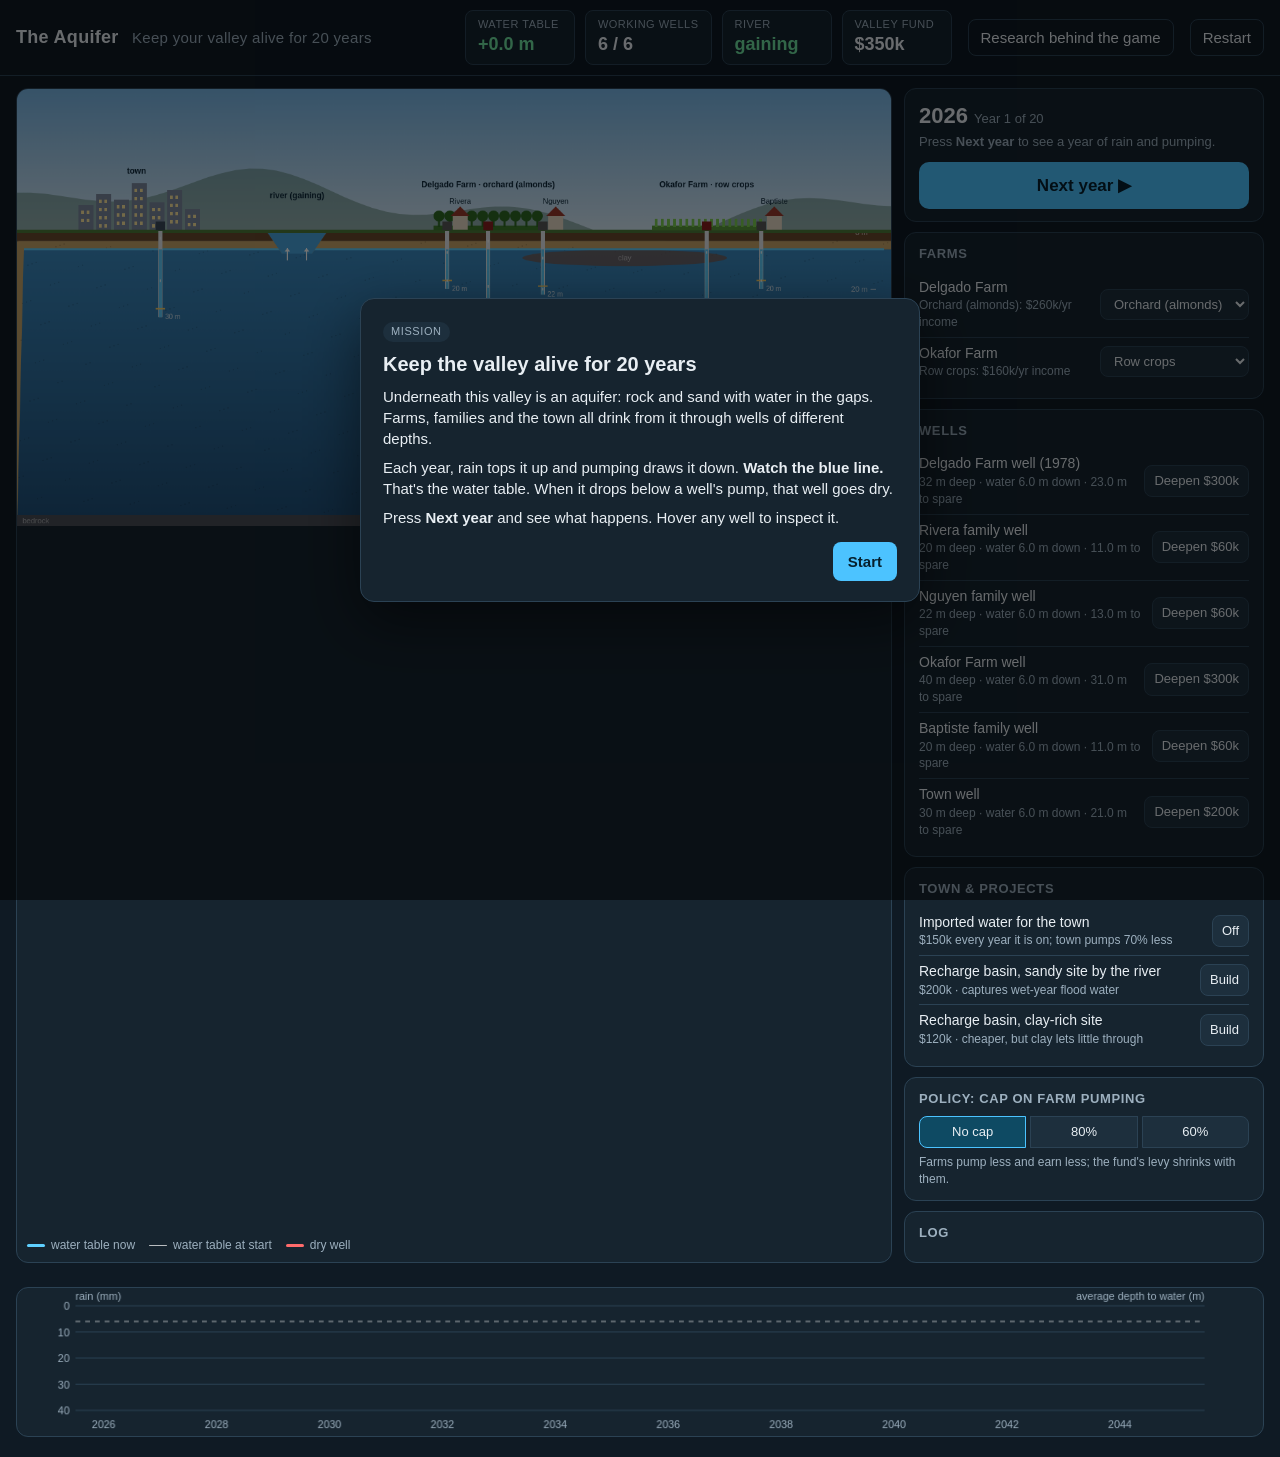
==== aquifer/index.html @ 33dba56f "Publish games 2026-10-09" ====
<!doctype html>
<html lang="en">
<head>
<meta charset="utf-8">
<meta name="viewport" content="width=device-width, initial-scale=1">
<title>The Aquifer — keep your valley alive for 20 years</title>
<meta name="description" content="A groundwater simulation game built on UCSB Bren School research. Watch the water table move, see which wells fail first, and find a way to keep a valley alive for 20 years.">
<link rel="stylesheet" href="style.css">
</head>
<body>
<header>
  <h1>The Aquifer <small>Keep your valley alive for 20 years</small></h1>
  <div class="stats">
    <div class="stat"><div class="k">Water table</div><div class="v" id="s-wt">0.0 m</div></div>
    <div class="stat"><div class="k">Working wells</div><div class="v" id="s-wells">6 / 6</div></div>
    <div class="stat"><div class="k">River</div><div class="v" id="s-river">gaining</div></div>
    <div class="stat"><div class="k">Valley fund</div><div class="v" id="s-budget">$350k</div></div>
  </div>
  <button class="ghost" id="btn-research">Research behind the game</button>
  <button class="ghost" id="btn-restart">Restart</button>
</header>

<main>
  <div id="stage">
    <canvas id="valley" width="1280" height="640"></canvas>
    <div id="tip"></div>
    <div id="legend"><span class="wt">water table now</span><span class="wt0">water table at start</span><span class="dry">dry well</span></div>
  </div>

  <aside>
    <div class="card">
      <div class="year"><span id="yr">2026</span><small id="yr-of">Year 1 of 20</small></div>
      <div id="rain">Press <b>Next year</b> to see a year of rain and pumping.</div>
      <button id="next">Next year ▶</button>
    </div>

    <div class="card">
      <h2>Farms</h2>
      <div id="farm-rows"></div>
    </div>

    <div class="card">
      <h2>Wells</h2>
      <div id="well-rows"></div>
    </div>

    <div class="card">
      <h2>Town &amp; projects</h2>
      <div class="row"><div class="n">Imported water for the town<small>$150k every year it is on; town pumps 70% less</small></div><button class="act" id="btn-import">Off</button></div>
      <div class="row"><div class="n">Recharge basin, sandy site by the river<small>$200k · captures wet-year flood water</small></div><button class="act" id="btn-basin-sand">Build</button></div>
      <div class="row"><div class="n">Recharge basin, clay-rich site<small>$120k · cheaper, but clay lets little through</small></div><button class="act" id="btn-basin-clay">Build</button></div>
    </div>

    <div class="card">
      <h2>Policy: cap on farm pumping</h2>
      <div class="seg" id="cap">
        <button data-cap="1" class="on">No cap</button><button data-cap="0.8">80%</button><button data-cap="0.6">60%</button>
      </div>
      <div class="note" style="color:var(--muted);font-size:12px;margin-top:6px">Farms pump less and earn less; the fund's levy shrinks with them.</div>
    </div>

    <div class="card">
      <h2>Log</h2>
      <div id="log"></div>
    </div>
  </aside>
</main>

<div id="chartwrap"><canvas id="chart" width="1280" height="150"></canvas></div>

<div class="modal" id="event"><div class="dialog" id="event-body"></div></div>

<div class="modal" id="research"><div class="dialog">
  <h3>Research behind the game</h3>
  <p>This game is a simplified scenario, not a measured model of any real basin. The <b>relationships</b> below come from published research led at UC Santa Barbara's Bren School; the <b>numbers</b> in the game (well depths, pumping rates, costs, rainfall) are invented so the story plays out in 20 turns.</p>
  <p><b>Research-backed relationships</b></p>
  <ul>
    <li>Pumping lowers the water table most steeply around the well that pumps, in a <i>cone of depression</i> that spreads to neighbours.</li>
    <li>Wells fail long before an aquifer is empty. Shallower wells, often household wells, run dry first when water levels drop by only a few metres.</li>
    <li>Groundwater declines are widespread and, in many aquifers, accelerating. Recoveries exist, and they follow deliberate interventions: alternative supplies, pumping rules, managed recharge.</li>
    <li>Rivers and aquifers trade water. When the water table drops below the river bed, a river that once gained water from the ground starts losing water into it, and can disconnect.</li>
    <li>Managed recharge depends on where you put it: geology, rainfall intensity and land use govern how much water actually reaches the aquifer.</li>
  </ul>
  <p><b>Sources</b></p>
  <ol class="src">
    <li>Jasechko, S. &amp; Perrone, D. (2021). Global groundwater wells at risk of running dry. <i>Science</i> 372, 418–421. <a href="https://doi.org/10.1126/science.abc2755" target="_blank" rel="noopener">doi:10.1126/science.abc2755</a></li>
    <li>Jasechko, S., Seybold, H., Perrone, D., Fan, Y., Shamsudduha, M., Taylor, R. G., Fallatah, O. &amp; Kirchner, J. W. (2024). Rapid groundwater declines in many aquifers globally, but recoveries exist. <i>Nature</i> 625, 715–721. <a href="https://doi.org/10.1038/s41586-023-06879-8" target="_blank" rel="noopener">doi:10.1038/s41586-023-06879-8</a></li>
    <li>Jasechko, S., Seybold, H., Perrone, D., Fan, Y. &amp; Kirchner, J. W. (2021). Widespread potential loss of streamflow into underlying aquifers across the USA. <i>Nature</i> 591, 391–395. <a href="https://doi.org/10.1038/s41586-021-03311-x" target="_blank" rel="noopener">doi:10.1038/s41586-021-03311-x</a></li>
    <li>Jasechko, S. (2026). Review of documented groundwater recoveries (67 cases: alternative supplies, management policies, artificial recharge). <i>Science</i>, March 2026. <span class="note">Citation to be confirmed with the author.</span></li>
    <li>California Groundwater Recharge Observatory, UCSB Marine Science Institute: how rainfall intensity, geology, land use and managed flooding shape recharge.</li>
    <li>UCSB Groundwater Research Hub (Jasechko, Perrone and colleagues): using observational data to understand water stress and evaluate management responses.</li>
  </ol>
  <p class="note"><b>Invented for the game:</b> the valley, its six wells, the farms and families, all dollar figures, the rainfall sequence, the aquifer's spreading rate and specific yield, and the recharge-basin yields. These should be reviewed by Bren faculty before any classroom use.</p>
  <div class="btns"><button class="primary" id="btn-research-close">Back to the valley</button></div>
</div></div>

<script src="sim.js"></script>
<script src="game.js"></script>
</body>
</html>
---- aquifer/style.css ----
:root {
  --bg: #0f1a24; --panel: #16242f; --panel-2: #1d2f3d; --line: #2b4254;
  --text: #e8eef3; --muted: #9db0bf; --accent: #4cc3ff; --warn: #ffb84d; --bad: #ff6b6b; --good: #6fe3a1;
  --font: -apple-system, BlinkMacSystemFont, "Segoe UI", Roboto, Helvetica, Arial, sans-serif;
}
* { box-sizing: border-box; }
html, body { margin: 0; height: 100%; }
body { background: var(--bg); color: var(--text); font-family: var(--font); font-size: 15px; line-height: 1.4; }
button { font: inherit; cursor: pointer; }
button:disabled { opacity: .45; cursor: not-allowed; }
a { color: var(--accent); }

header { display: flex; align-items: center; gap: 16px; padding: 10px 16px; border-bottom: 1px solid var(--line); flex-wrap: wrap; }
header h1 { font-size: 18px; margin: 0; letter-spacing: .3px; }
header h1 small { color: var(--muted); font-weight: 400; margin-left: 8px; }
.stats { display: flex; gap: 10px; flex-wrap: wrap; margin-left: auto; }
.stat { background: var(--panel); border: 1px solid var(--line); border-radius: 8px; padding: 6px 12px; min-width: 110px; }
.stat .k { font-size: 11px; color: var(--muted); text-transform: uppercase; letter-spacing: .5px; }
.stat .v { font-size: 18px; font-weight: 600; }
.stat .v.bad { color: var(--bad); } .stat .v.good { color: var(--good); } .stat .v.warn { color: var(--warn); }
.ghost { background: transparent; color: var(--text); border: 1px solid var(--line); border-radius: 8px; padding: 7px 12px; }
.ghost:hover { border-color: var(--accent); }

main { display: grid; grid-template-columns: minmax(0, 1fr) 360px; gap: 12px; padding: 12px 16px; }
main > * { min-width: 0; }
#stage { position: relative; background: var(--panel); border: 1px solid var(--line); border-radius: 12px; overflow: hidden; }
#valley { width: 100%; height: auto; display: block; }
#tip { position: absolute; pointer-events: none; background: rgba(10,18,26,.92); border: 1px solid var(--line); border-radius: 8px; padding: 8px 10px; font-size: 13px; display: none; max-width: 240px; }
#tip b { display: block; margin-bottom: 2px; }
#legend { position: absolute; left: 10px; bottom: 8px; font-size: 12px; color: var(--muted); display: flex; gap: 14px; }
#legend span::before { content: ""; display: inline-block; width: 18px; height: 3px; margin-right: 6px; vertical-align: middle; border-radius: 2px; }
#legend .wt::before { background: #5fd0ff; } #legend .wt0::before { background: #fff; opacity: .7; border-top: 1px dashed #fff; height: 0; }
#legend .dry::before { background: var(--bad); }

aside { display: flex; flex-direction: column; gap: 10px; }
.card { background: var(--panel); border: 1px solid var(--line); border-radius: 12px; padding: 12px 14px; }
.card h2 { font-size: 13px; margin: 0 0 8px; color: var(--muted); text-transform: uppercase; letter-spacing: .6px; }
.year { font-size: 22px; font-weight: 700; }
.year small { font-size: 13px; color: var(--muted); font-weight: 400; margin-left: 6px; }
#rain { color: var(--muted); font-size: 13px; margin-top: 2px; }
#next { width: 100%; padding: 12px; font-size: 17px; font-weight: 700; border: 0; border-radius: 10px; background: var(--accent); color: #06202e; margin-top: 10px; }
#next:hover { filter: brightness(1.08); }
.row { display: flex; align-items: center; justify-content: space-between; gap: 8px; padding: 6px 0; border-top: 1px solid var(--line); }
.row:first-of-type { border-top: 0; }
.row .n { font-size: 14px; min-width: 0; flex: 1; } .row .n small { display: block; color: var(--muted); font-size: 12px; }
.row select, .row button.act { background: var(--panel-2); color: var(--text); border: 1px solid var(--line); border-radius: 8px; padding: 6px 9px; font-size: 13px; }
.row button.act:hover:not(:disabled) { border-color: var(--accent); }
.row button.act.on { background: #0e4a63; border-color: var(--accent); }
.seg { display: flex; gap: 4px; }
.seg button { flex: 1; background: var(--panel-2); color: var(--text); border: 1px solid var(--line); padding: 6px 0; font-size: 13px; }
.seg button:first-child { border-radius: 8px 0 0 8px; } .seg button:last-child { border-radius: 0 8px 8px 0; }
.seg button.on { background: #0e4a63; border-color: var(--accent); }
#log { font-size: 12.5px; color: var(--muted); max-height: 150px; overflow-y: auto; white-space: pre-wrap; font-family: ui-monospace, Menlo, monospace; line-height: 1.5; }
#log .y { color: var(--text); }

#chartwrap { padding: 12px 16px 20px; }
#chart { width: 100%; height: 150px; display: block; background: var(--panel); border: 1px solid var(--line); border-radius: 12px; }

.modal { position: fixed; inset: 0; background: rgba(0,0,0,.55); display: none; align-items: center; justify-content: center; padding: 16px; z-index: 10; }
.modal.open { display: flex; }
.dialog { background: var(--panel); border: 1px solid var(--line); border-radius: 14px; max-width: 560px; width: 100%; padding: 20px 22px; max-height: 90vh; overflow-y: auto; box-shadow: 0 20px 60px rgba(0,0,0,.5); }
.dialog h3 { margin: 0 0 8px; font-size: 20px; }
.dialog .tag { display: inline-block; font-size: 11px; text-transform: uppercase; letter-spacing: .6px; padding: 2px 8px; border-radius: 99px; margin-bottom: 8px; background: var(--panel-2); color: var(--muted); }
.dialog .tag.bad { background: #4a1f1f; color: #ffb3b3; } .dialog .tag.warn { background: #4a3a1f; color: #ffd9a0; } .dialog .tag.good { background: #1f4a30; color: #b3ffcf; }
.dialog p { margin: 8px 0; }
.dialog .btns { display: flex; gap: 8px; justify-content: flex-end; margin-top: 14px; flex-wrap: wrap; }
.dialog .btns button { border-radius: 8px; padding: 8px 14px; border: 1px solid var(--line); background: var(--panel-2); color: var(--text); }
.dialog .btns button.primary { background: var(--accent); color: #06202e; border-color: transparent; font-weight: 600; }
.dialog ul { padding-left: 20px; } .dialog li { margin: 4px 0; }
.dialog .src { font-size: 13.5px; }
.dialog .src li { margin: 8px 0; }
.dialog .note { color: var(--muted); font-size: 13px; }
.grade { font-size: 40px; letter-spacing: 4px; margin: 6px 0; }
kbd { background: var(--panel-2); border: 1px solid var(--line); border-radius: 4px; padding: 0 5px; font-size: 12px; }

@media (max-width: 900px) {
  main { grid-template-columns: minmax(0, 1fr); }
  .stat { min-width: 0; flex: 1; }
  .stats { margin-left: 0; }
}
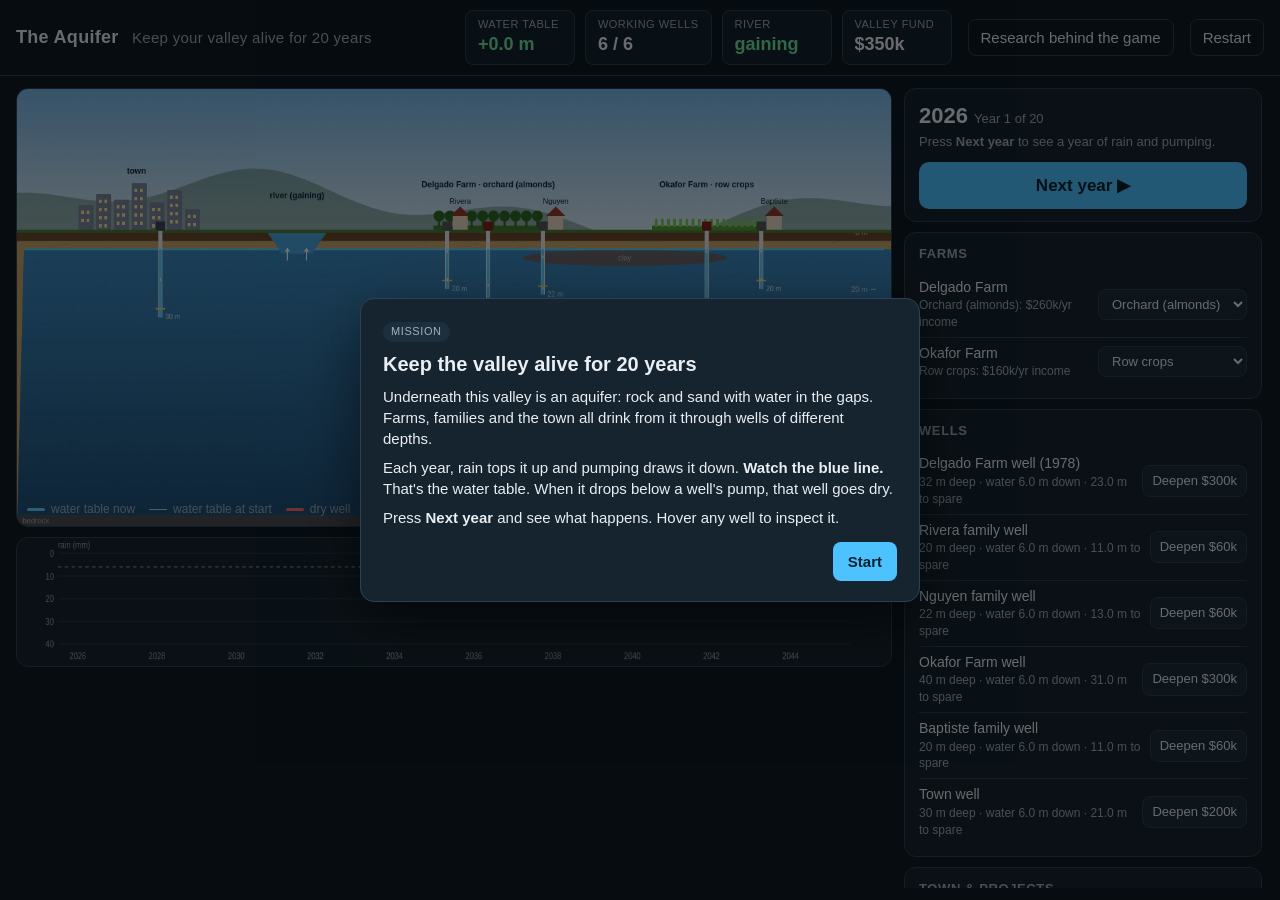
==== commit 4654137c: "Publish games 2026-10-09" ====
--- a/aquifer/index.html
+++ b/aquifer/index.html
@@ -21,10 +21,13 @@
 </header>
 
 <main>
+  <div id="left">
   <div id="stage">
     <canvas id="valley" width="1280" height="640"></canvas>
     <div id="tip"></div>
     <div id="legend"><span class="wt">water table now</span><span class="wt0">water table at start</span><span class="dry">dry well</span></div>
+  </div>
+  <div id="chartwrap"><canvas id="chart" width="1280" height="150"></canvas></div>
   </div>
 
   <aside>
@@ -66,8 +69,6 @@
   </aside>
 </main>
 
-<div id="chartwrap"><canvas id="chart" width="1280" height="150"></canvas></div>
-
 <div class="modal" id="event"><div class="dialog" id="event-body"></div></div>
 
 <div class="modal" id="research"><div class="dialog">
--- a/aquifer/style.css
+++ b/aquifer/style.css
@@ -5,7 +5,7 @@
 }
 * { box-sizing: border-box; }
 html, body { margin: 0; height: 100%; }
-body { background: var(--bg); color: var(--text); font-family: var(--font); font-size: 15px; line-height: 1.4; }
+body { background: var(--bg); color: var(--text); font-family: var(--font); font-size: 15px; line-height: 1.4; display: flex; flex-direction: column; height: 100vh; overflow: hidden; }
 button { font: inherit; cursor: pointer; }
 button:disabled { opacity: .45; cursor: not-allowed; }
 a { color: var(--accent); }
@@ -21,10 +21,12 @@
 .ghost { background: transparent; color: var(--text); border: 1px solid var(--line); border-radius: 8px; padding: 7px 12px; }
 .ghost:hover { border-color: var(--accent); }
 
-main { display: grid; grid-template-columns: minmax(0, 1fr) 360px; gap: 12px; padding: 12px 16px; }
-main > * { min-width: 0; }
-#stage { position: relative; background: var(--panel); border: 1px solid var(--line); border-radius: 12px; overflow: hidden; }
-#valley { width: 100%; height: auto; display: block; }
+main { display: grid; grid-template-columns: minmax(0, 1fr) 360px; gap: 12px; padding: 12px 16px; flex: 1; min-height: 0; }
+main > * { min-width: 0; min-height: 0; }
+#left { display: flex; flex-direction: column; gap: 10px; min-height: 0; }
+#stage { position: relative; background: var(--panel); border: 1px solid var(--line); border-radius: 12px; overflow: hidden; display: flex; justify-content: center; flex: 0 1 auto; min-height: 0; }
+/* the canvas keeps its 2:1 shape and shrinks to fit whatever height is left */
+#valley { display: block; width: auto; height: auto; max-width: 100%; max-height: calc(100vh - 262px); }
 #tip { position: absolute; pointer-events: none; background: rgba(10,18,26,.92); border: 1px solid var(--line); border-radius: 8px; padding: 8px 10px; font-size: 13px; display: none; max-width: 240px; }
 #tip b { display: block; margin-bottom: 2px; }
 #legend { position: absolute; left: 10px; bottom: 8px; font-size: 12px; color: var(--muted); display: flex; gap: 14px; }
@@ -32,7 +34,7 @@
 #legend .wt::before { background: #5fd0ff; } #legend .wt0::before { background: #fff; opacity: .7; border-top: 1px dashed #fff; height: 0; }
 #legend .dry::before { background: var(--bad); }
 
-aside { display: flex; flex-direction: column; gap: 10px; }
+aside { display: flex; flex-direction: column; gap: 10px; overflow-y: auto; min-height: 0; padding-right: 2px; scrollbar-width: thin; }
 .card { background: var(--panel); border: 1px solid var(--line); border-radius: 12px; padding: 12px 14px; }
 .card h2 { font-size: 13px; margin: 0 0 8px; color: var(--muted); text-transform: uppercase; letter-spacing: .6px; }
 .year { font-size: 22px; font-weight: 700; }
@@ -53,8 +55,8 @@
 #log { font-size: 12.5px; color: var(--muted); max-height: 150px; overflow-y: auto; white-space: pre-wrap; font-family: ui-monospace, Menlo, monospace; line-height: 1.5; }
 #log .y { color: var(--text); }
 
-#chartwrap { padding: 12px 16px 20px; }
-#chart { width: 100%; height: 150px; display: block; background: var(--panel); border: 1px solid var(--line); border-radius: 12px; }
+#chartwrap { flex: 0 0 auto; }
+#chart { width: 100%; height: 130px; display: block; background: var(--panel); border: 1px solid var(--line); border-radius: 12px; }
 
 .modal { position: fixed; inset: 0; background: rgba(0,0,0,.55); display: none; align-items: center; justify-content: center; padding: 16px; z-index: 10; }
 .modal.open { display: flex; }
@@ -74,7 +76,12 @@
 kbd { background: var(--panel-2); border: 1px solid var(--line); border-radius: 4px; padding: 0 5px; font-size: 12px; }
 
 @media (max-width: 900px) {
+  body { height: auto; overflow: auto; display: block; }
   main { grid-template-columns: minmax(0, 1fr); }
+  #left { position: sticky; top: 0; z-index: 5; background: var(--bg); padding-bottom: 6px; }
+  #valley { max-height: 46vh; }
+  #chart { height: 90px; }
+  aside { overflow: visible; }
   .stat { min-width: 0; flex: 1; }
   .stats { margin-left: 0; }
 }
